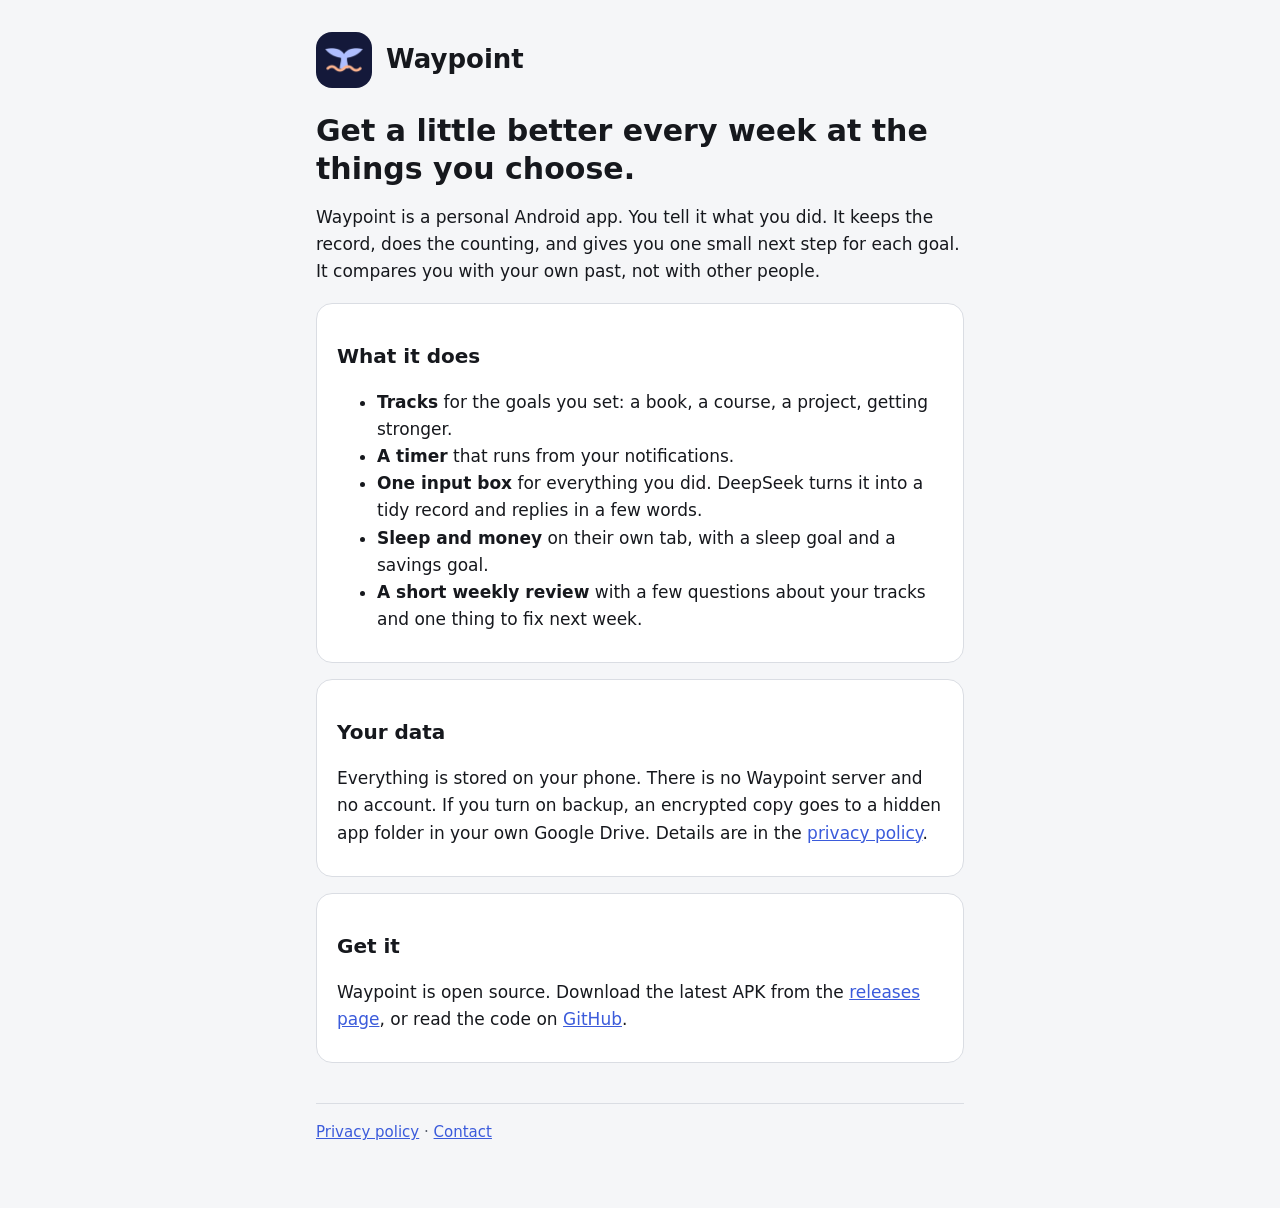
==== docs/index.html @ 2f13fd84 "docs: home page, privacy policy and logo for the OAuth Branding page" ====
<!doctype html>
<html lang="en">
<head>
<meta charset="utf-8">
<meta name="viewport" content="width=device-width, initial-scale=1">
<title>Waypoint</title>
<meta name="description" content="Waypoint is a personal Android app that helps you get a little better every week at the things you choose.">
<link rel="icon" href="logo-120.png">
<link rel="stylesheet" href="style.css">
</head>
<body>
<main>
  <header><img src="logo-120.png" alt=""><a href="./">Waypoint</a></header>

  <h1>Get a little better every week at the things you choose.</h1>
  <p>Waypoint is a personal Android app. You tell it what you did. It keeps the record, does the counting, and gives you one small next step for each goal. It compares you with your own past, not with other people.</p>

  <section class="card">
    <h2>What it does</h2>
    <ul>
      <li><strong>Tracks</strong> for the goals you set: a book, a course, a project, getting stronger.</li>
      <li><strong>A timer</strong> that runs from your notifications.</li>
      <li><strong>One input box</strong> for everything you did. DeepSeek turns it into a tidy record and replies in a few words.</li>
      <li><strong>Sleep and money</strong> on their own tab, with a sleep goal and a savings goal.</li>
      <li><strong>A short weekly review</strong> with a few questions about your tracks and one thing to fix next week.</li>
    </ul>
  </section>

  <section class="card">
    <h2>Your data</h2>
    <p>Everything is stored on your phone. There is no Waypoint server and no account. If you turn on backup, an encrypted copy goes to a hidden app folder in your own Google Drive. Details are in the <a href="privacy.html">privacy policy</a>.</p>
  </section>

  <section class="card">
    <h2>Get it</h2>
    <p>Waypoint is open source. Download the latest APK from the <a href="https://github.com/khoryz666/timer/releases">releases page</a>, or read the code on <a href="https://github.com/khoryz666/timer">GitHub</a>.</p>
  </section>

  <footer><a href="privacy.html">Privacy policy</a> · <a href="https://github.com/khoryz666/timer/issues">Contact</a></footer>
</main>
</body>
</html>
---- docs/style.css ----
:root { --bg: #f5f6f8; --card: #ffffff; --ink: #16181d; --muted: #5b616d; --accent: #3b5bdb; --line: #dadde3; }
@media (prefers-color-scheme: dark) {
  :root { --bg: #0f1115; --card: #181b21; --ink: #e6e8ec; --muted: #a4aab5; --accent: #afbeff; --line: #2e333c; }
}
* { box-sizing: border-box; }
body { margin: 0; background: var(--bg); color: var(--ink); font: 17px/1.6 system-ui, -apple-system, "Segoe UI", Roboto, "Noto Sans SC", sans-serif; }
main { max-width: 680px; margin: 0 auto; padding: 32px 16px 64px; }
header { display: flex; align-items: center; gap: 14px; margin-bottom: 24px; }
header img { width: 56px; height: 56px; border-radius: 16px; }
header a { color: inherit; text-decoration: none; font-size: 26px; font-weight: 650; }
h1 { font-size: 30px; line-height: 1.25; margin: 8px 0 12px; }
h2 { font-size: 20px; margin: 32px 0 8px; }
p, li { color: var(--ink); }
.muted { color: var(--muted); }
a { color: var(--accent); }
section.card { background: var(--card); border: 1px solid var(--line); border-radius: 16px; padding: 4px 20px 12px; margin: 16px 0; }
footer { margin-top: 40px; padding-top: 16px; border-top: 1px solid var(--line); color: var(--muted); font-size: 15px; }
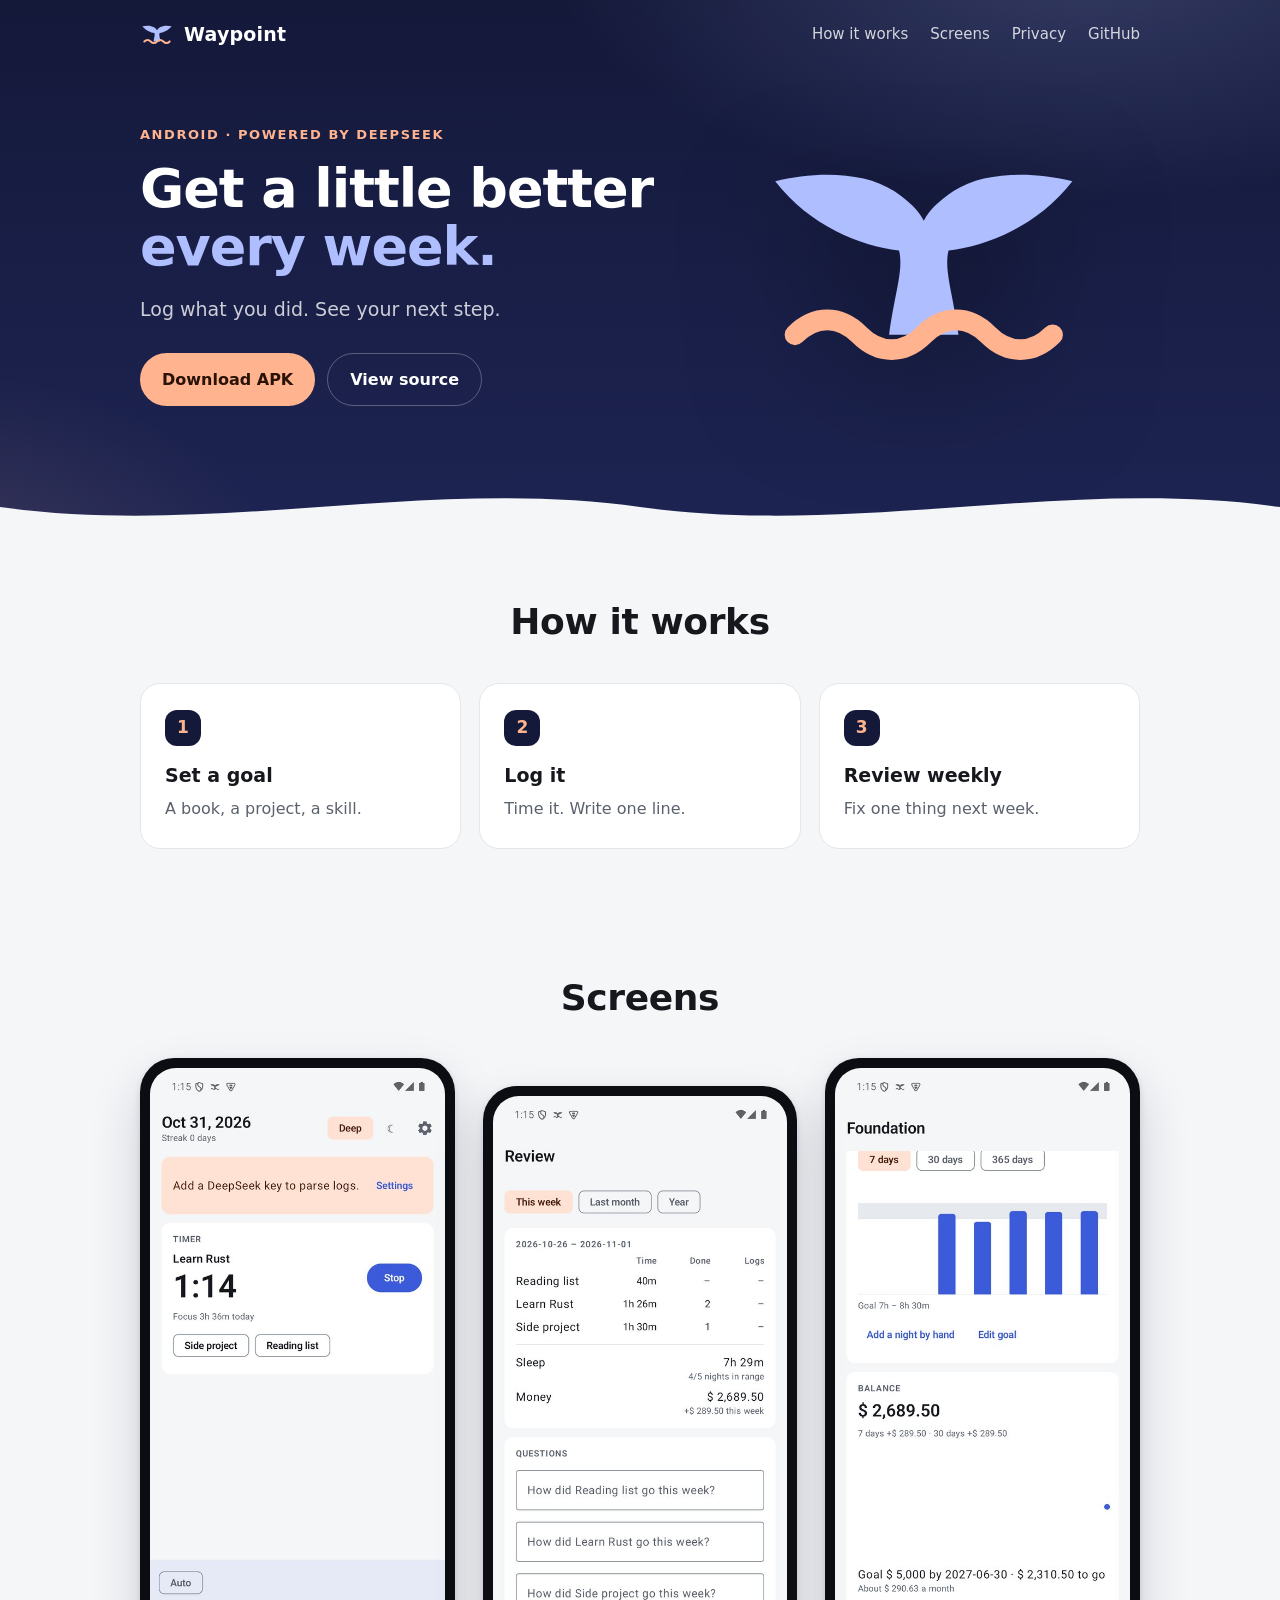
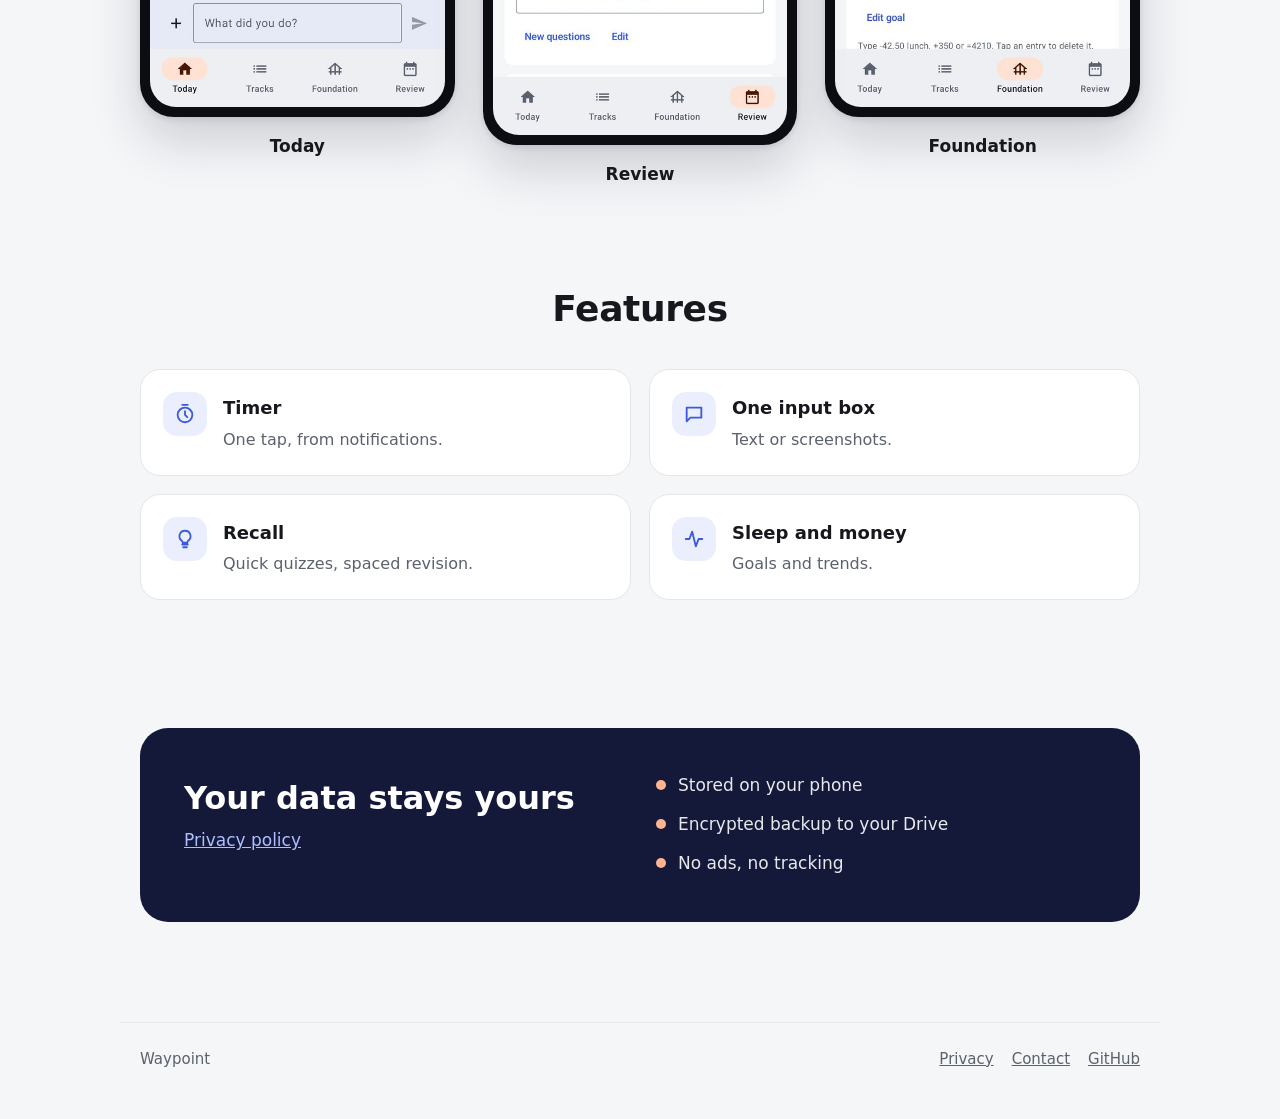
==== commit 485f1ec1: "docs: redesigned site with fresh screenshots, short copy and a phone layout" ====
--- a/docs/index.html
+++ b/docs/index.html
@@ -4,39 +4,96 @@
 <meta charset="utf-8">
 <meta name="viewport" content="width=device-width, initial-scale=1">
 <title>Waypoint</title>
-<meta name="description" content="Waypoint is a personal Android app that helps you get a little better every week at the things you choose.">
+<meta name="description" content="A simple Android app built for steady self-improvement, powered by DeepSeek.">
+<meta name="theme-color" content="#14193a">
 <link rel="icon" href="logo-120.png">
 <link rel="stylesheet" href="style.css">
 </head>
 <body>
-<main>
-  <header><img src="logo-120.png" alt=""><a href="./">Waypoint</a></header>
+<header class="top">
+  <div class="wrap">
+    <a class="brand" href="./"><svg viewBox="24 34 60 40" aria-hidden="true"><path fill="#AFBEFF" d="M 47.98,67.12 C 48.84,60.24 50.56,55.94 49.70,52.50 C 42.82,51.64 34.22,48.20 28.20,40.46 C 35.08,38.74 43.68,38.74 48.84,42.18 C 51.42,43.90 53.14,45.62 54.00,47.34 C 54.86,45.62 56.58,43.90 59.16,42.18 C 64.32,38.74 72.92,38.74 79.80,40.46 C 73.78,48.20 65.18,51.64 58.30,52.50 C 57.44,55.94 59.16,60.24 60.02,67.12 Z"/><path d="M 31.64,67.12 C 35.08,63.68 39.38,63.68 42.82,67.12 C 46.26,70.56 50.56,70.56 54.00,67.12 C 57.44,63.68 61.74,63.68 65.18,67.12 C 68.62,70.56 72.92,70.56 76.36,67.12" fill="none" stroke="#FFB38F" stroke-width="3.6" stroke-linecap="round" stroke-linejoin="round"/></svg> Waypoint</a>
+    <nav><a href="#how">How it works</a><a href="#screens">Screens</a><a href="privacy.html">Privacy</a><a href="https://github.com/khoryz666/waypoint">GitHub</a></nav>
+  </div>
+</header>
 
-  <h1>Get a little better every week at the things you choose.</h1>
-  <p>Waypoint is a personal Android app. You tell it what you did. It keeps the record, does the counting, and gives you one small next step for each goal. It compares you with your own past, not with other people.</p>
+<div class="hero">
+  <div class="wrap">
+    <div>
+      <span class="eyebrow">Android · Powered by DeepSeek</span>
+      <h1>Get a little better <em>every week.</em></h1>
+      <p class="lead">Log what you did. See your next step.</p>
+      <div class="cta">
+        <a class="btn primary" href="https://github.com/khoryz666/waypoint/releases/latest">Download APK</a>
+        <a class="btn ghost" href="https://github.com/khoryz666/waypoint">View source</a>
+      </div>
+    </div>
+    <div class="mark"><svg viewBox="24 34 60 40" aria-hidden="true"><path fill="#AFBEFF" d="M 47.98,67.12 C 48.84,60.24 50.56,55.94 49.70,52.50 C 42.82,51.64 34.22,48.20 28.20,40.46 C 35.08,38.74 43.68,38.74 48.84,42.18 C 51.42,43.90 53.14,45.62 54.00,47.34 C 54.86,45.62 56.58,43.90 59.16,42.18 C 64.32,38.74 72.92,38.74 79.80,40.46 C 73.78,48.20 65.18,51.64 58.30,52.50 C 57.44,55.94 59.16,60.24 60.02,67.12 Z"/><path d="M 31.64,67.12 C 35.08,63.68 39.38,63.68 42.82,67.12 C 46.26,70.56 50.56,70.56 54.00,67.12 C 57.44,63.68 61.74,63.68 65.18,67.12 C 68.62,70.56 72.92,70.56 76.36,67.12" fill="none" stroke="#FFB38F" stroke-width="3.6" stroke-linecap="round" stroke-linejoin="round"/></svg></div>
+  </div>
+  <svg class="wave-edge" viewBox="0 0 1440 60" preserveAspectRatio="none" aria-hidden="true"><path d="M0,30 C240,60 480,0 720,30 C960,60 1200,0 1440,30 L1440,60 L0,60 Z"/></svg>
+</div>
 
-  <section class="card">
-    <h2>What it does</h2>
-    <ul>
-      <li><strong>Tracks</strong> for the goals you set: a book, a course, a project, getting stronger.</li>
-      <li><strong>A timer</strong> that runs from your notifications.</li>
-      <li><strong>One input box</strong> for everything you did. DeepSeek turns it into a tidy record and replies in a few words.</li>
-      <li><strong>Sleep and money</strong> on their own tab, with a sleep goal and a savings goal.</li>
-      <li><strong>A short weekly review</strong> with a few questions about your tracks and one thing to fix next week.</li>
-    </ul>
-  </section>
+<section id="how">
+  <div class="wrap">
+    <div class="section-head">
+      <h2>How it works</h2>
+    </div>
+    <div class="steps">
+      <div class="step"><h3>Set a goal</h3><p>A book, a project, a skill.</p></div>
+      <div class="step"><h3>Log it</h3><p>Time it. Write one line.</p></div>
+      <div class="step"><h3>Review weekly</h3><p>Fix one thing next week.</p></div>
+    </div>
+  </div>
+</section>
 
-  <section class="card">
-    <h2>Your data</h2>
-    <p>Everything is stored on your phone. There is no Waypoint server and no account. If you turn on backup, an encrypted copy goes to a hidden app folder in your own Google Drive. Details are in the <a href="privacy.html">privacy policy</a>.</p>
-  </section>
+<section id="screens">
+  <div class="wrap">
+    <div class="section-head">
+      <h2>Screens</h2>
+    </div>
+    <div class="screens">
+      <figure class="phone"><div class="frame"><img src="img/today.jpg" alt="Today screen with a running timer" loading="lazy"></div><figcaption>Today</figcaption></figure>
+      <figure class="phone"><div class="frame"><img src="img/review.jpg" alt="Weekly review with a summary table" loading="lazy"></div><figcaption>Review</figcaption></figure>
+      <figure class="phone"><div class="frame"><img src="img/foundation.jpg" alt="Foundation screen with sleep and savings goals" loading="lazy"></div><figcaption>Foundation</figcaption></figure>
+    </div>
+  </div>
+</section>
 
-  <section class="card">
-    <h2>Get it</h2>
-    <p>Waypoint is open source. Download the latest APK from the <a href="https://github.com/khoryz666/timer/releases">releases page</a>, or read the code on <a href="https://github.com/khoryz666/timer">GitHub</a>.</p>
-  </section>
+<section>
+  <div class="wrap">
+    <div class="section-head">
+      <h2>Features</h2>
+    </div>
+    <div class="features">
+      <div class="feature"><div class="ic"><svg viewBox="0 0 24 24" fill="none" stroke="currentColor" stroke-width="2" stroke-linecap="round"><circle cx="12" cy="13" r="8"/><path d="M12 9v4l2.5 2.5M9 2h6"/></svg></div><div><h3>Timer</h3><p>One tap, from notifications.</p></div></div>
+      <div class="feature"><div class="ic"><svg viewBox="0 0 24 24" fill="none" stroke="currentColor" stroke-width="2" stroke-linecap="round" stroke-linejoin="round"><path d="M4 5h16v11H8l-4 4z"/></svg></div><div><h3>One input box</h3><p>Text or screenshots.</p></div></div>
+      <div class="feature"><div class="ic"><svg viewBox="0 0 24 24" fill="none" stroke="currentColor" stroke-width="2" stroke-linecap="round" stroke-linejoin="round"><path d="M9 18h6M10 21h4M12 3a6 6 0 0 0-3.5 10.9c.6.5 1 1.2 1 2.1h5c0-.9.4-1.6 1-2.1A6 6 0 0 0 12 3z"/></svg></div><div><h3>Recall</h3><p>Quick quizzes, spaced revision.</p></div></div>
+      <div class="feature"><div class="ic"><svg viewBox="0 0 24 24" fill="none" stroke="currentColor" stroke-width="2" stroke-linecap="round" stroke-linejoin="round"><path d="M3 12h4l3-8 4 16 3-8h4"/></svg></div><div><h3>Sleep and money</h3><p>Goals and trends.</p></div></div>
+    </div>
+  </div>
+</section>
 
-  <footer><a href="privacy.html">Privacy policy</a> · <a href="https://github.com/khoryz666/timer/issues">Contact</a></footer>
-</main>
+<section>
+  <div class="wrap">
+    <div class="band">
+      <div>
+        <h2>Your data stays yours</h2>
+        <p><a href="privacy.html">Privacy policy</a></p>
+      </div>
+      <ul>
+        <li>Stored on your phone</li>
+        <li>Encrypted backup to your Drive</li>
+        <li>No ads, no tracking</li>
+      </ul>
+    </div>
+  </div>
+</section>
+
+<footer>
+  <div class="wrap">
+    <span>Waypoint</span>
+    <span><a href="privacy.html">Privacy</a><a href="https://github.com/khoryz666/waypoint/issues">Contact</a><a href="https://github.com/khoryz666/waypoint">GitHub</a></span>
+  </div>
+</footer>
 </body>
 </html>
--- a/docs/style.css
+++ b/docs/style.css
@@ -1,17 +1,112 @@
-:root { --bg: #f5f6f8; --card: #ffffff; --ink: #16181d; --muted: #5b616d; --accent: #3b5bdb; --line: #dadde3; }
+:root {
+  --navy: #14193a; --navy-2: #1d2452; --indigo: #3b5bdb; --indigo-soft: #afbeff; --coral: #ffb38f; --coral-deep: #d9480f;
+  --bg: #f5f6f8; --card: #ffffff; --ink: #16181d; --muted: #5b616d; --line: #e3e6eb;
+}
 @media (prefers-color-scheme: dark) {
-  :root { --bg: #0f1115; --card: #181b21; --ink: #e6e8ec; --muted: #a4aab5; --accent: #afbeff; --line: #2e333c; }
+  :root { --bg: #0f1115; --card: #181b21; --ink: #e6e8ec; --muted: #a4aab5; --line: #2a2f38; --indigo: #afbeff; }
 }
 * { box-sizing: border-box; }
-body { margin: 0; background: var(--bg); color: var(--ink); font: 17px/1.6 system-ui, -apple-system, "Segoe UI", Roboto, "Noto Sans SC", sans-serif; }
-main { max-width: 680px; margin: 0 auto; padding: 32px 16px 64px; }
-header { display: flex; align-items: center; gap: 14px; margin-bottom: 24px; }
-header img { width: 56px; height: 56px; border-radius: 16px; }
-header a { color: inherit; text-decoration: none; font-size: 26px; font-weight: 650; }
-h1 { font-size: 30px; line-height: 1.25; margin: 8px 0 12px; }
-h2 { font-size: 20px; margin: 32px 0 8px; }
-p, li { color: var(--ink); }
-.muted { color: var(--muted); }
-a { color: var(--accent); }
-section.card { background: var(--card); border: 1px solid var(--line); border-radius: 16px; padding: 4px 20px 12px; margin: 16px 0; }
-footer { margin-top: 40px; padding-top: 16px; border-top: 1px solid var(--line); color: var(--muted); font-size: 15px; }
+html { scroll-behavior: smooth; }
+body { margin: 0; background: var(--bg); color: var(--ink); font: 17px/1.6 system-ui, -apple-system, "Segoe UI", Roboto, "Noto Sans SC", sans-serif; -webkit-font-smoothing: antialiased; }
+a { color: var(--indigo); }
+.wrap { max-width: 1040px; margin: 0 auto; padding: 0 20px; }
+
+/* Top bar */
+.top { position: absolute; inset: 0 0 auto 0; z-index: 2; }
+.top .wrap { display: flex; align-items: center; justify-content: space-between; height: 68px; }
+.brand { display: flex; align-items: center; gap: 10px; color: #fff; text-decoration: none; font-weight: 650; font-size: 19px; letter-spacing: .2px; }
+.brand svg { width: 34px; height: 34px; }
+.top nav a { color: rgba(255,255,255,.8); text-decoration: none; margin-left: 22px; font-size: 15px; }
+.top nav a:hover { color: #fff; }
+
+/* Hero */
+.hero { position: relative; overflow: hidden; color: #fff; background:
+  radial-gradient(900px 420px at 85% -10%, rgba(175,190,255,.22), transparent 60%),
+  radial-gradient(700px 380px at -10% 110%, rgba(255,179,143,.16), transparent 60%),
+  linear-gradient(180deg, var(--navy) 0%, var(--navy-2) 100%); }
+.hero .wrap { display: grid; grid-template-columns: 1.1fr .9fr; gap: 40px; align-items: center; padding-top: 120px; padding-bottom: 72px; }
+.eyebrow { display: inline-block; font-size: 13px; letter-spacing: .12em; text-transform: uppercase; color: var(--coral); font-weight: 650; margin-bottom: 14px; }
+.hero h1 { font-size: clamp(34px, 5vw, 54px); line-height: 1.08; margin: 0 0 18px; letter-spacing: -.02em; }
+.hero h1 em { font-style: normal; color: var(--indigo-soft); }
+.hero p.lead { font-size: 19px; color: rgba(255,255,255,.78); max-width: 34em; margin: 0 0 28px; }
+.cta { display: flex; flex-wrap: wrap; gap: 12px; }
+.btn { display: inline-flex; align-items: center; gap: 8px; padding: 13px 22px; border-radius: 999px; font-weight: 600; text-decoration: none; font-size: 16px; transition: transform .15s ease, background .15s ease; }
+.btn:hover { transform: translateY(-1px); }
+.btn.primary { background: var(--coral); color: #2a1206; }
+.btn.ghost { color: #fff; border: 1px solid rgba(255,255,255,.28); }
+.btn.ghost:hover { background: rgba(255,255,255,.08); }
+.hero .mark { justify-self: center; width: min(360px, 80%); filter: drop-shadow(0 30px 60px rgba(0,0,0,.35)); }
+.wave-edge { display: block; width: 100%; height: 60px; margin-top: -1px; }
+.wave-edge path { fill: var(--bg); }
+
+/* Sections */
+section { padding: 64px 0; }
+.section-head { text-align: center; max-width: 620px; margin: 0 auto 40px; }
+.section-head h2 { font-size: clamp(26px, 3.4vw, 36px); line-height: 1.15; margin: 0 0 10px; letter-spacing: -.01em; }
+.section-head p { color: var(--muted); margin: 0; }
+
+.steps { display: grid; grid-template-columns: repeat(3, 1fr); gap: 18px; counter-reset: step; }
+.step { background: var(--card); border: 1px solid var(--line); border-radius: 20px; padding: 26px 24px; position: relative; }
+.step::before { counter-increment: step; content: counter(step); display: grid; place-items: center; width: 36px; height: 36px; border-radius: 12px; background: var(--navy); color: var(--coral); font-weight: 700; margin-bottom: 14px; }
+.step h3 { margin: 0 0 6px; font-size: 19px; }
+.step p { margin: 0; color: var(--muted); font-size: 16px; }
+
+/* Screens */
+.screens { display: grid; grid-template-columns: repeat(3, 1fr); gap: 28px; align-items: start; }
+.phone { margin: 0; text-align: center; }
+.phone .frame { background: #0b0d12; border-radius: 34px; padding: 10px; box-shadow: 0 24px 50px rgba(20,25,58,.18), 0 2px 6px rgba(20,25,58,.12); }
+.phone img { display: block; width: 100%; border-radius: 26px; }
+.phone:nth-child(2) { transform: translateY(28px); }
+.phone figcaption { margin-top: 16px; font-weight: 600; }
+.phone figcaption span { display: block; font-weight: 400; color: var(--muted); font-size: 15px; }
+
+/* Features */
+.features { display: grid; grid-template-columns: repeat(2, 1fr); gap: 18px; }
+.feature { display: flex; gap: 16px; background: var(--card); border: 1px solid var(--line); border-radius: 20px; padding: 22px; }
+.feature .ic { flex: none; width: 44px; height: 44px; border-radius: 14px; display: grid; place-items: center; background: rgba(59,91,219,.1); color: var(--indigo); }
+.feature .ic svg { width: 22px; height: 22px; }
+.feature h3 { margin: 2px 0 4px; font-size: 18px; }
+.feature p { margin: 0; color: var(--muted); font-size: 16px; }
+
+/* Privacy band */
+.band { background: var(--navy); color: #fff; border-radius: 28px; padding: 44px; display: grid; grid-template-columns: 1fr 1fr; gap: 32px; align-items: center; }
+.band h2 { margin: 0 0 10px; font-size: clamp(24px, 3vw, 32px); line-height: 1.2; }
+.band p { margin: 0 0 16px; color: rgba(255,255,255,.75); }
+.band ul { list-style: none; margin: 0; padding: 0; display: grid; gap: 12px; }
+.band li { display: flex; gap: 12px; align-items: flex-start; color: rgba(255,255,255,.9); }
+.band li::before { content: ""; flex: none; width: 10px; height: 10px; margin-top: 8px; border-radius: 50%; background: var(--coral); }
+.band a { color: var(--indigo-soft); }
+
+footer { padding: 36px 0 48px; color: var(--muted); font-size: 15px; }
+footer .wrap { display: flex; flex-wrap: wrap; justify-content: space-between; gap: 12px; border-top: 1px solid var(--line); padding-top: 24px; }
+footer a { color: var(--muted); margin-left: 18px; }
+
+/* Document pages (privacy) */
+.doc-top { background: var(--navy); }
+.doc-top .wrap { display: flex; align-items: center; height: 68px; }
+.doc { max-width: 720px; margin: 0 auto; padding: 48px 20px 24px; }
+.doc h1 { font-size: clamp(30px, 4vw, 40px); margin: 0 0 4px; letter-spacing: -.01em; }
+.doc .muted { color: var(--muted); margin-top: 0; }
+.doc h2 { font-size: 21px; margin: 36px 0 8px; }
+.doc .summary { background: var(--card); border: 1px solid var(--line); border-radius: 18px; padding: 8px 24px; margin: 24px 0; }
+.doc code { background: rgba(59,91,219,.1); padding: 1px 6px; border-radius: 6px; font-size: .92em; }
+
+@media (max-width: 820px) {
+  .hero .wrap { grid-template-columns: 1fr; padding-top: 100px; text-align: left; }
+  .hero .mark { width: 200px; justify-self: start; order: -1; }
+  .steps, .features { grid-template-columns: 1fr; gap: 12px; }
+  .step { display: grid; grid-template-columns: 36px 1fr; column-gap: 14px; align-items: center; padding: 16px 18px; }
+  .step::before { grid-row: span 2; margin: 0; }
+  .step h3 { font-size: 17px; margin: 0; }
+  .step p { font-size: 15px; }
+  /* Screens become a swipeable row on phones. */
+  .screens { display: flex; gap: 16px; overflow-x: auto; scroll-snap-type: x mandatory; margin: 0 -20px; padding: 4px 20px 20px; scrollbar-width: none; }
+  .screens::-webkit-scrollbar { display: none; }
+  .phone { flex: 0 0 68%; scroll-snap-align: center; }
+  .phone:nth-child(2) { transform: none; }
+  .feature { padding: 16px 18px; }
+  section { padding: 44px 0; }
+  .section-head { margin-bottom: 24px; }
+  .band { grid-template-columns: 1fr; padding: 30px 24px; }
+  .top nav a:not(:last-child) { display: none; }
+}
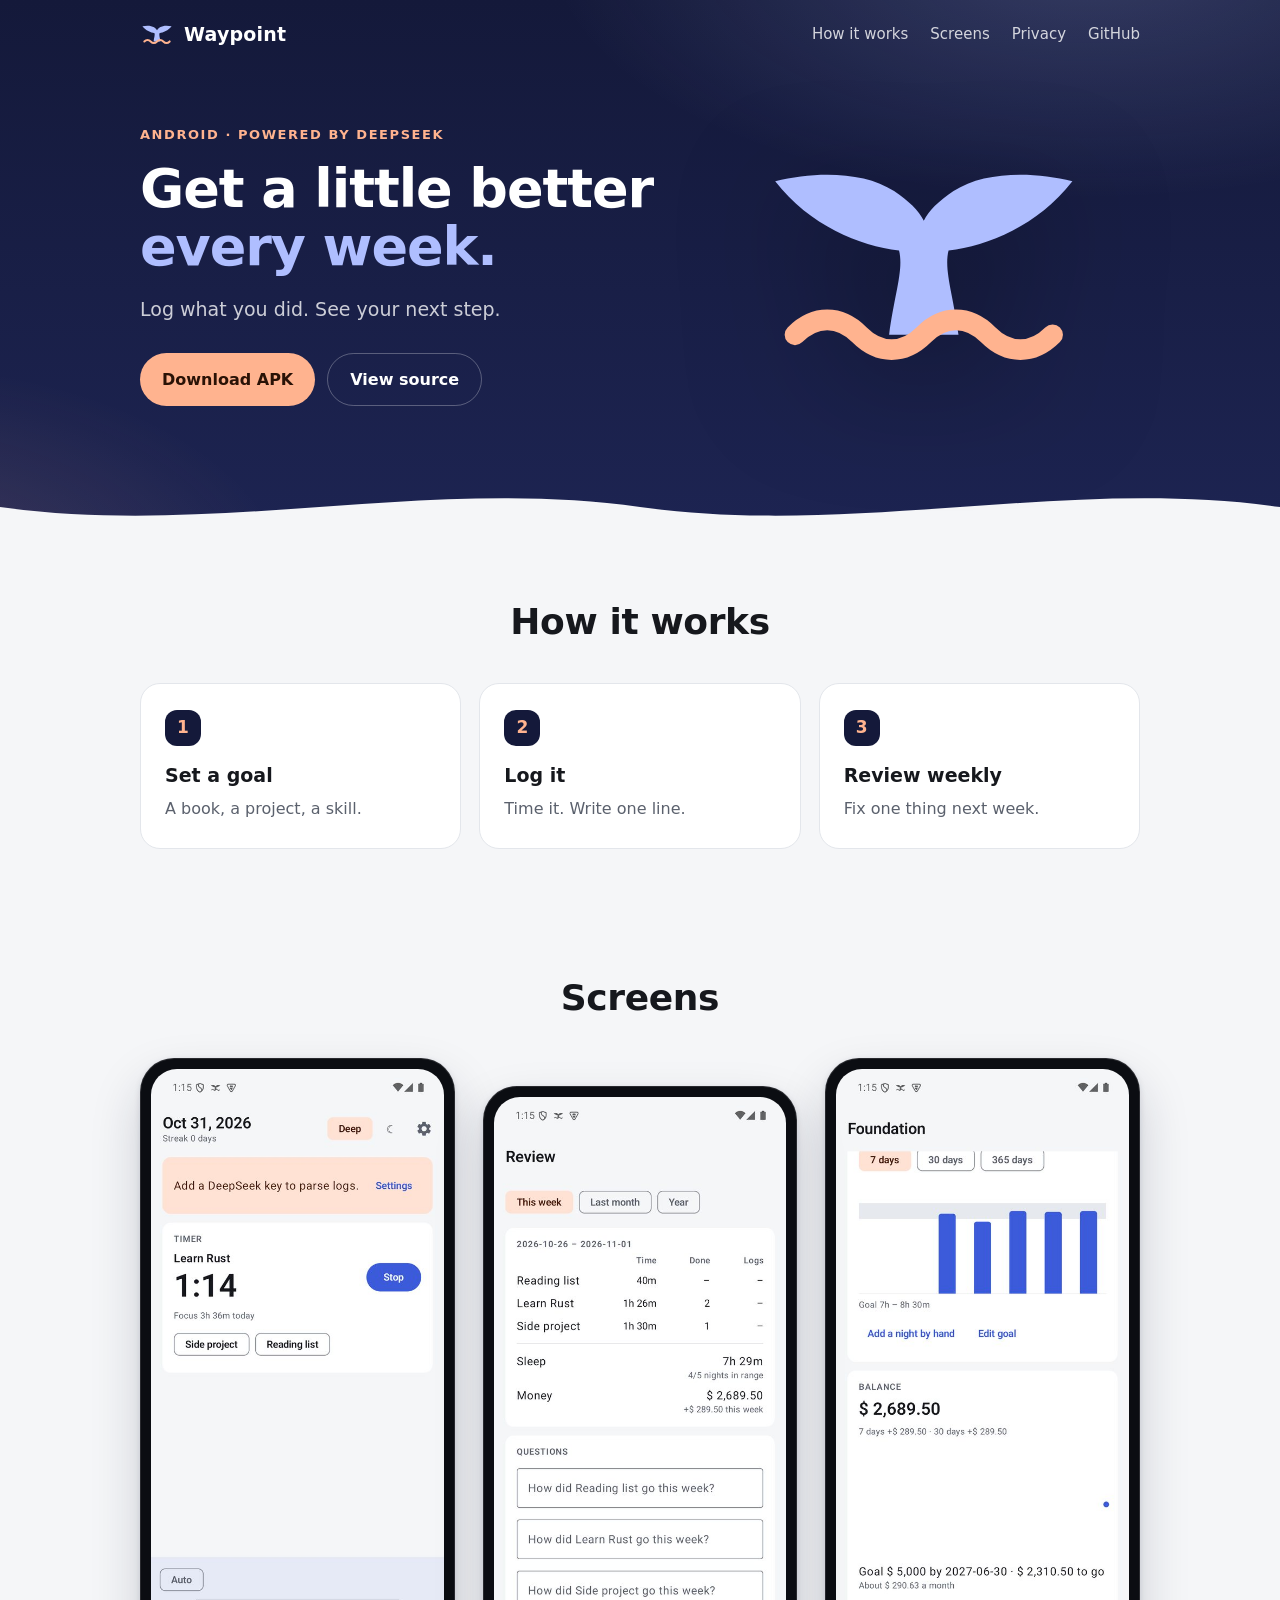
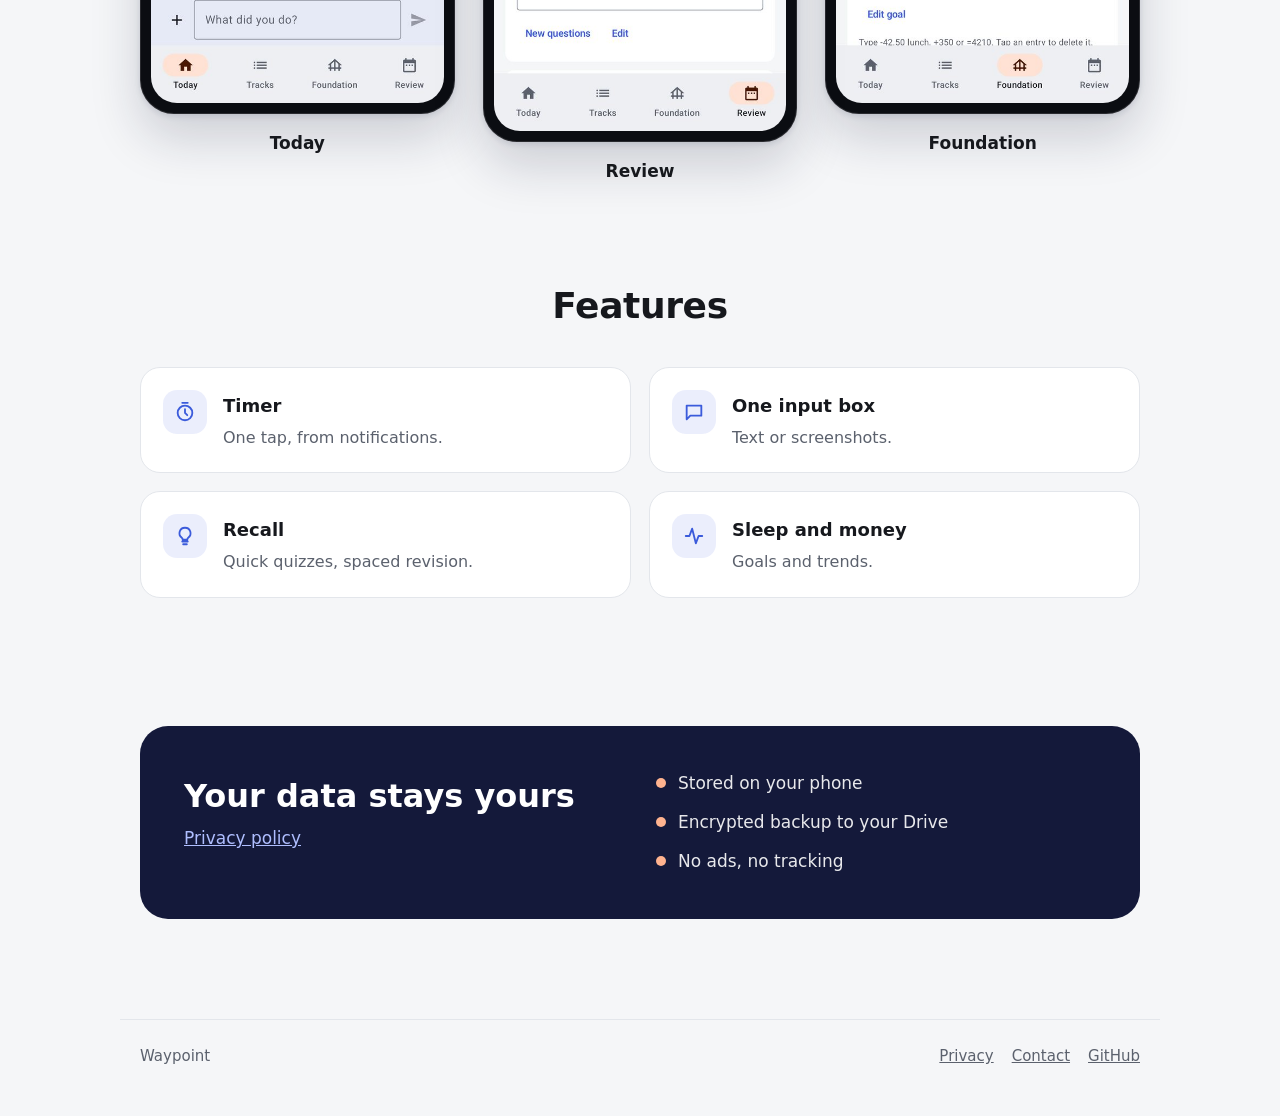
==== commit ad4994a5: "fix: site screenshots load on Firefox mobile and show in dark mode" ====
--- a/docs/index.html
+++ b/docs/index.html
@@ -52,9 +52,9 @@
       <h2>Screens</h2>
     </div>
     <div class="screens">
-      <figure class="phone"><div class="frame"><img src="img/today.jpg" alt="Today screen with a running timer" loading="lazy"></div><figcaption>Today</figcaption></figure>
-      <figure class="phone"><div class="frame"><img src="img/review.jpg" alt="Weekly review with a summary table" loading="lazy"></div><figcaption>Review</figcaption></figure>
-      <figure class="phone"><div class="frame"><img src="img/foundation.jpg" alt="Foundation screen with sleep and savings goals" loading="lazy"></div><figcaption>Foundation</figcaption></figure>
+      <figure class="phone"><div class="frame"><img src="img/today.jpg" alt="Today screen with a running timer"></div><figcaption>Today</figcaption></figure>
+      <figure class="phone"><div class="frame"><img src="img/review.jpg" alt="Weekly review with a summary table"></div><figcaption>Review</figcaption></figure>
+      <figure class="phone"><div class="frame"><img src="img/foundation.jpg" alt="Foundation screen with sleep and savings goals"></div><figcaption>Foundation</figcaption></figure>
     </div>
   </div>
 </section>
--- a/docs/style.css
+++ b/docs/style.css
@@ -4,10 +4,12 @@
 }
 @media (prefers-color-scheme: dark) {
   :root { --bg: #0f1115; --card: #181b21; --ink: #e6e8ec; --muted: #a4aab5; --line: #2a2f38; --indigo: #afbeff; }
+  .step::before { background: #2b3f9c; }
+  .phone .frame { box-shadow: 0 24px 50px rgba(0,0,0,.5); }
 }
 * { box-sizing: border-box; }
 html { scroll-behavior: smooth; }
-body { margin: 0; background: var(--bg); color: var(--ink); font: 17px/1.6 system-ui, -apple-system, "Segoe UI", Roboto, "Noto Sans SC", sans-serif; -webkit-font-smoothing: antialiased; }
+body { margin: 0; overflow-x: hidden; background: var(--bg); color: var(--ink); font: 17px/1.6 system-ui, -apple-system, "Segoe UI", Roboto, "Noto Sans SC", sans-serif; -webkit-font-smoothing: antialiased; }
 a { color: var(--indigo); }
 .wrap { max-width: 1040px; margin: 0 auto; padding: 0 20px; }
 
@@ -54,8 +56,8 @@
 /* Screens */
 .screens { display: grid; grid-template-columns: repeat(3, 1fr); gap: 28px; align-items: start; }
 .phone { margin: 0; text-align: center; }
-.phone .frame { background: #0b0d12; border-radius: 34px; padding: 10px; box-shadow: 0 24px 50px rgba(20,25,58,.18), 0 2px 6px rgba(20,25,58,.12); }
-.phone img { display: block; width: 100%; border-radius: 26px; }
+.phone .frame { background: #0b0d12; border: 1px solid rgba(255,255,255,.12); border-radius: 34px; padding: 10px; box-shadow: 0 24px 50px rgba(20,25,58,.18), 0 2px 6px rgba(20,25,58,.12); }
+.phone img { display: block; width: 100%; height: auto; aspect-ratio: 540 / 1170; border-radius: 26px; background: #f5f6f8; }
 .phone:nth-child(2) { transform: translateY(28px); }
 .phone figcaption { margin-top: 16px; font-weight: 600; }
 .phone figcaption span { display: block; font-weight: 400; color: var(--muted); font-size: 15px; }
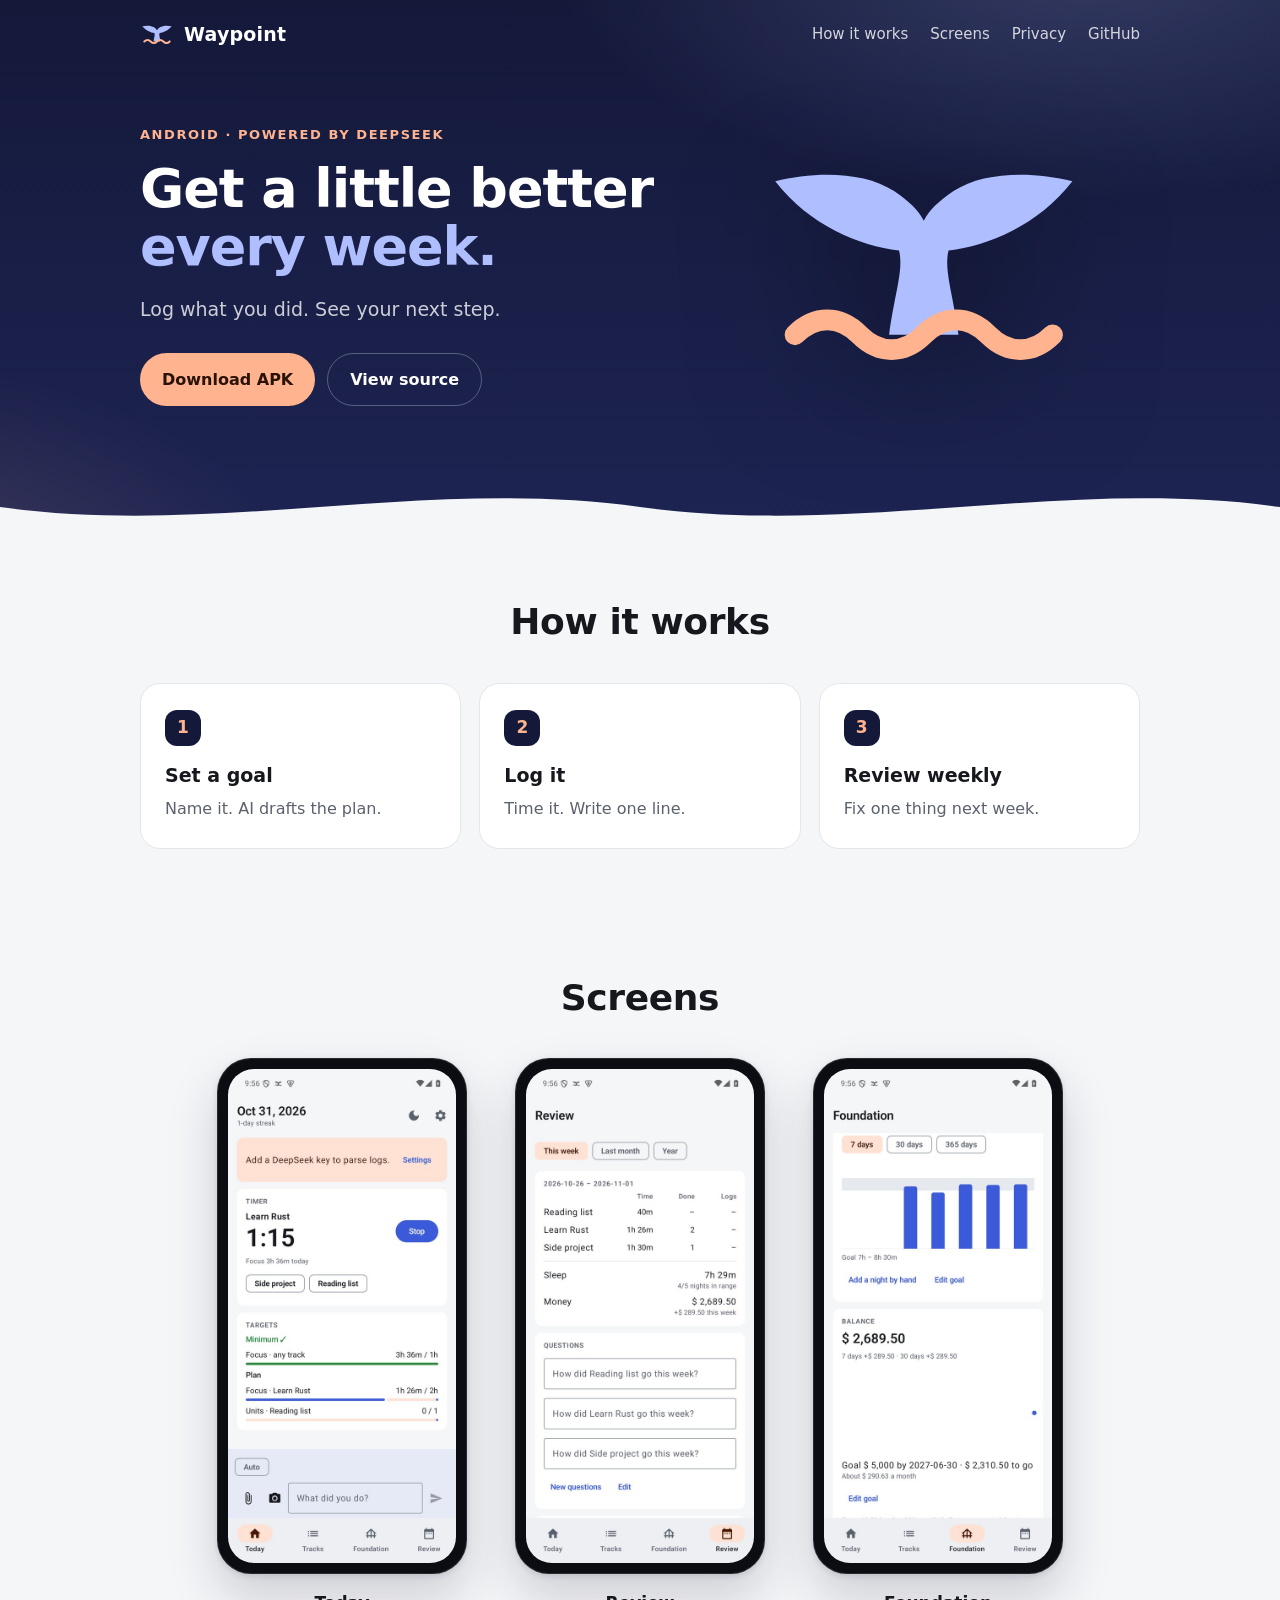
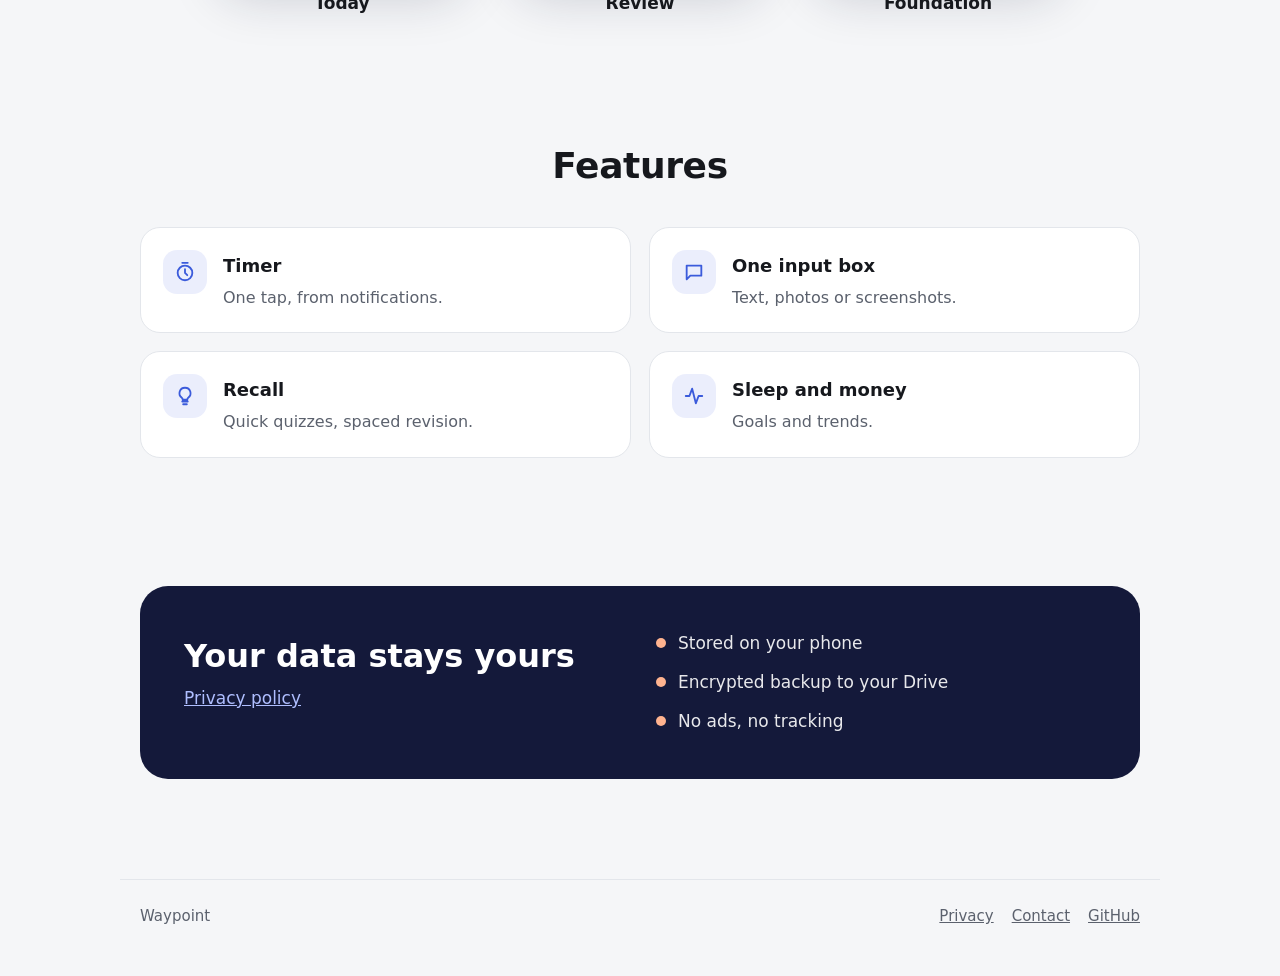
==== commit 54a0b8d2: "docs: refresh site screenshots and copy for the current app" ====
--- a/docs/index.html
+++ b/docs/index.html
@@ -39,7 +39,7 @@
       <h2>How it works</h2>
     </div>
     <div class="steps">
-      <div class="step"><h3>Set a goal</h3><p>A book, a project, a skill.</p></div>
+      <div class="step"><h3>Set a goal</h3><p>Name it. AI drafts the plan.</p></div>
       <div class="step"><h3>Log it</h3><p>Time it. Write one line.</p></div>
       <div class="step"><h3>Review weekly</h3><p>Fix one thing next week.</p></div>
     </div>
@@ -52,7 +52,7 @@
       <h2>Screens</h2>
     </div>
     <div class="screens">
-      <figure class="phone"><div class="frame"><img src="img/today.jpg" alt="Today screen with a running timer"></div><figcaption>Today</figcaption></figure>
+      <figure class="phone"><div class="frame"><img src="img/today.jpg" alt="Today screen with a running timer and daily targets"></div><figcaption>Today</figcaption></figure>
       <figure class="phone"><div class="frame"><img src="img/review.jpg" alt="Weekly review with a summary table"></div><figcaption>Review</figcaption></figure>
       <figure class="phone"><div class="frame"><img src="img/foundation.jpg" alt="Foundation screen with sleep and savings goals"></div><figcaption>Foundation</figcaption></figure>
     </div>
@@ -66,7 +66,7 @@
     </div>
     <div class="features">
       <div class="feature"><div class="ic"><svg viewBox="0 0 24 24" fill="none" stroke="currentColor" stroke-width="2" stroke-linecap="round"><circle cx="12" cy="13" r="8"/><path d="M12 9v4l2.5 2.5M9 2h6"/></svg></div><div><h3>Timer</h3><p>One tap, from notifications.</p></div></div>
-      <div class="feature"><div class="ic"><svg viewBox="0 0 24 24" fill="none" stroke="currentColor" stroke-width="2" stroke-linecap="round" stroke-linejoin="round"><path d="M4 5h16v11H8l-4 4z"/></svg></div><div><h3>One input box</h3><p>Text or screenshots.</p></div></div>
+      <div class="feature"><div class="ic"><svg viewBox="0 0 24 24" fill="none" stroke="currentColor" stroke-width="2" stroke-linecap="round" stroke-linejoin="round"><path d="M4 5h16v11H8l-4 4z"/></svg></div><div><h3>One input box</h3><p>Text, photos or screenshots.</p></div></div>
       <div class="feature"><div class="ic"><svg viewBox="0 0 24 24" fill="none" stroke="currentColor" stroke-width="2" stroke-linecap="round" stroke-linejoin="round"><path d="M9 18h6M10 21h4M12 3a6 6 0 0 0-3.5 10.9c.6.5 1 1.2 1 2.1h5c0-.9.4-1.6 1-2.1A6 6 0 0 0 12 3z"/></svg></div><div><h3>Recall</h3><p>Quick quizzes, spaced revision.</p></div></div>
       <div class="feature"><div class="ic"><svg viewBox="0 0 24 24" fill="none" stroke="currentColor" stroke-width="2" stroke-linecap="round" stroke-linejoin="round"><path d="M3 12h4l3-8 4 16 3-8h4"/></svg></div><div><h3>Sleep and money</h3><p>Goals and trends.</p></div></div>
     </div>
--- a/docs/style.css
+++ b/docs/style.css
@@ -54,11 +54,10 @@
 .step p { margin: 0; color: var(--muted); font-size: 16px; }
 
 /* Screens */
-.screens { display: grid; grid-template-columns: repeat(3, 1fr); gap: 28px; align-items: start; }
+.screens { display: grid; grid-template-columns: repeat(3, minmax(0, 250px)); justify-content: center; gap: 48px; align-items: start; }
 .phone { margin: 0; text-align: center; }
 .phone .frame { background: #0b0d12; border: 1px solid rgba(255,255,255,.12); border-radius: 34px; padding: 10px; box-shadow: 0 24px 50px rgba(20,25,58,.18), 0 2px 6px rgba(20,25,58,.12); }
 .phone img { display: block; width: 100%; height: auto; aspect-ratio: 540 / 1170; border-radius: 26px; background: #f5f6f8; }
-.phone:nth-child(2) { transform: translateY(28px); }
 .phone figcaption { margin-top: 16px; font-weight: 600; }
 .phone figcaption span { display: block; font-weight: 400; color: var(--muted); font-size: 15px; }
 
@@ -105,7 +104,6 @@
   .screens { display: flex; gap: 16px; overflow-x: auto; scroll-snap-type: x mandatory; margin: 0 -20px; padding: 4px 20px 20px; scrollbar-width: none; }
   .screens::-webkit-scrollbar { display: none; }
   .phone { flex: 0 0 68%; scroll-snap-align: center; }
-  .phone:nth-child(2) { transform: none; }
   .feature { padding: 16px 18px; }
   section { padding: 44px 0; }
   .section-head { margin-bottom: 24px; }
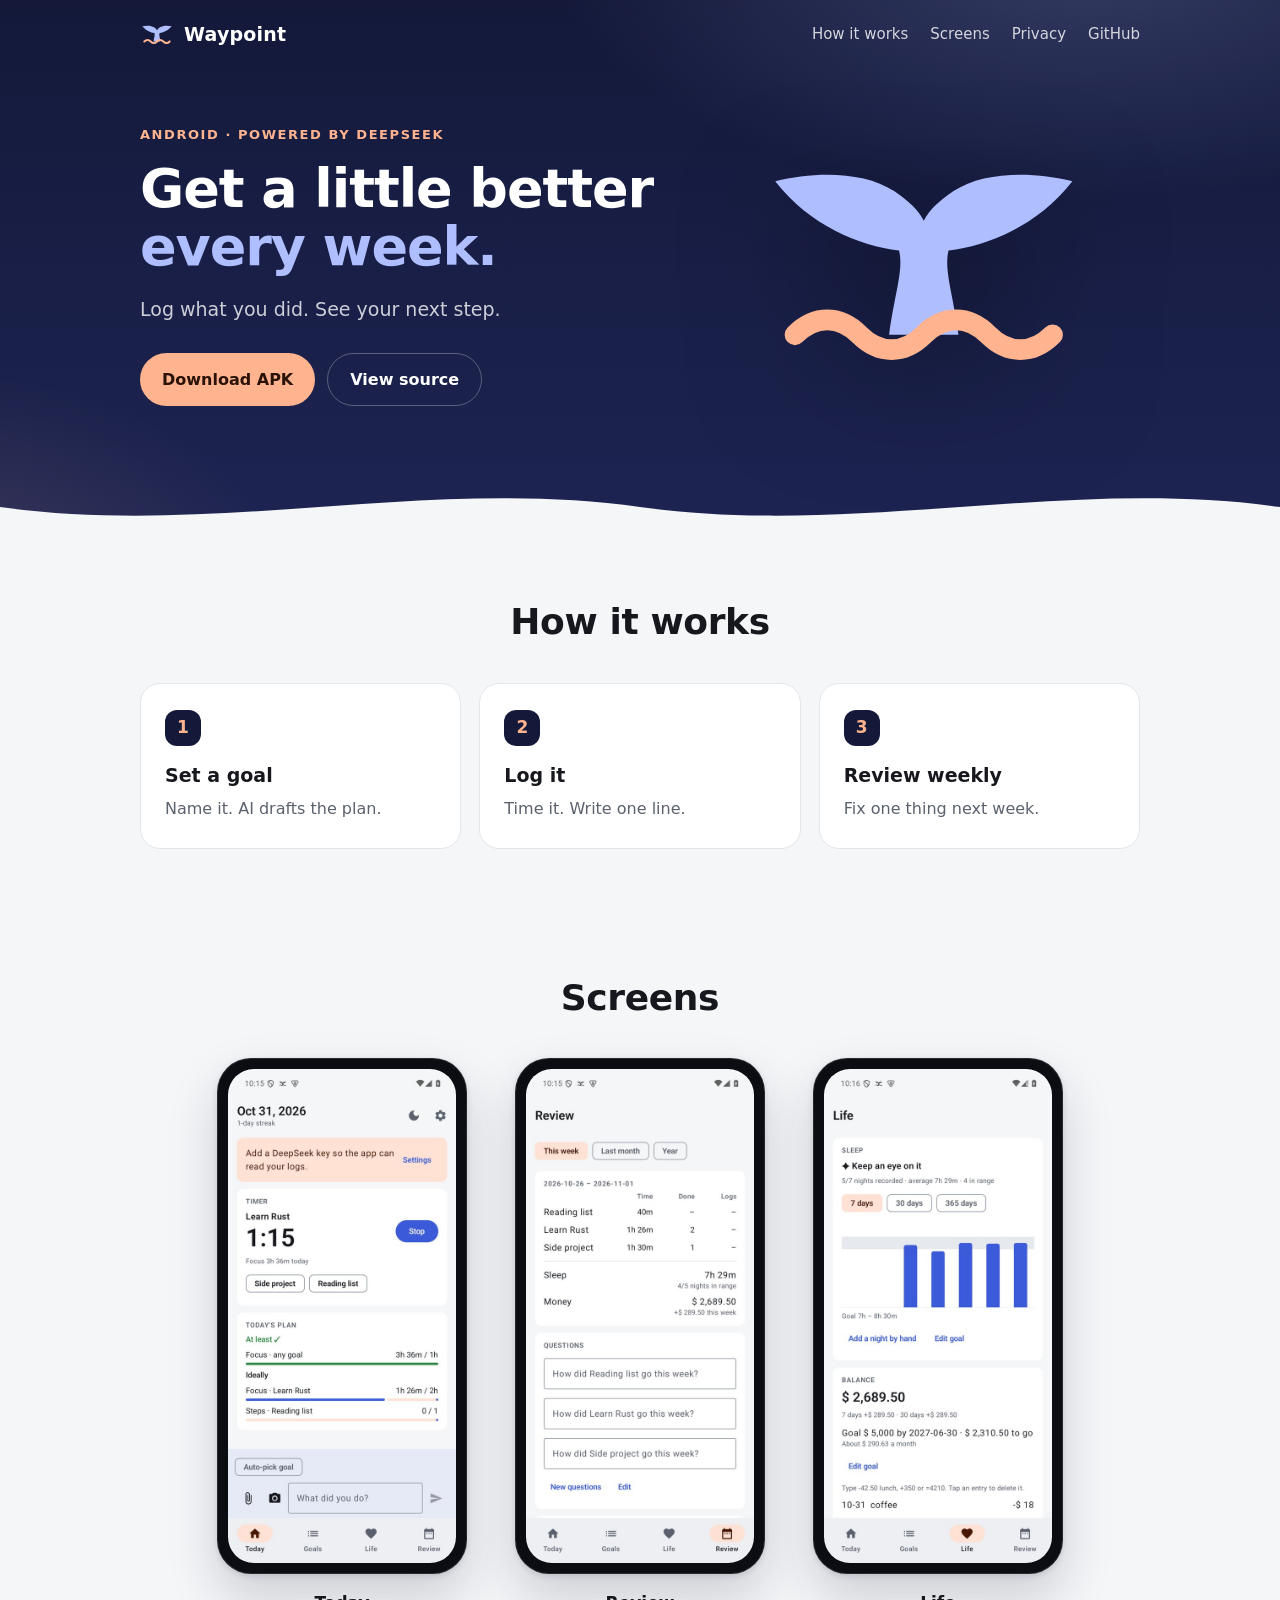
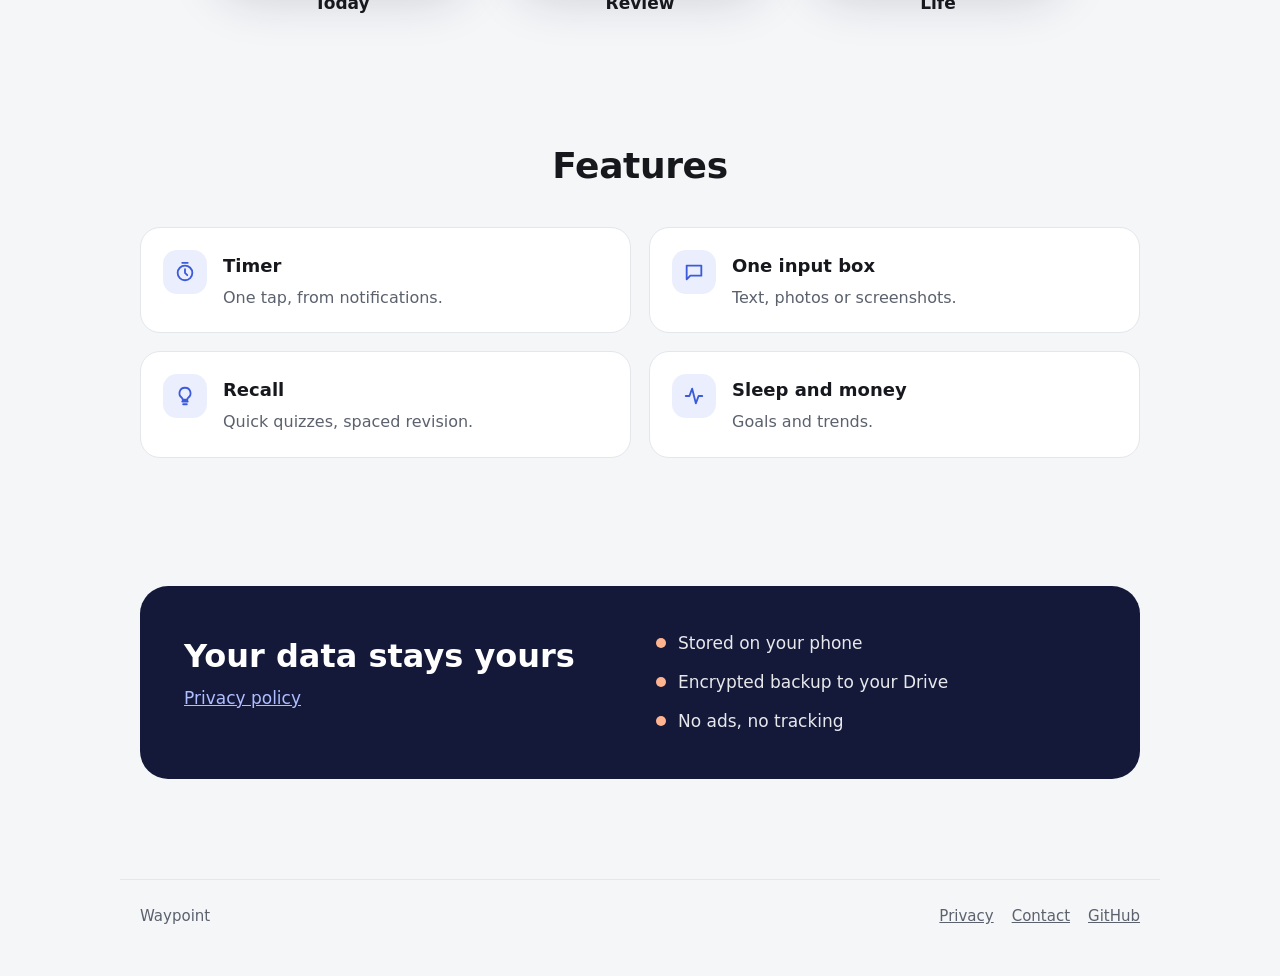
==== commit 303e1767: "docs: site screenshots and captions for the new names (Goals, Life, Today's plan)" ====
--- a/docs/index.html
+++ b/docs/index.html
@@ -52,9 +52,9 @@
       <h2>Screens</h2>
     </div>
     <div class="screens">
-      <figure class="phone"><div class="frame"><img src="img/today.jpg" alt="Today screen with a running timer and daily targets"></div><figcaption>Today</figcaption></figure>
+      <figure class="phone"><div class="frame"><img src="img/today.jpg" alt="Today screen with a running timer and today's plan"></div><figcaption>Today</figcaption></figure>
       <figure class="phone"><div class="frame"><img src="img/review.jpg" alt="Weekly review with a summary table"></div><figcaption>Review</figcaption></figure>
-      <figure class="phone"><div class="frame"><img src="img/foundation.jpg" alt="Foundation screen with sleep and savings goals"></div><figcaption>Foundation</figcaption></figure>
+      <figure class="phone"><div class="frame"><img src="img/life.jpg" alt="Life screen with sleep and a savings goal"></div><figcaption>Life</figcaption></figure>
     </div>
   </div>
 </section>
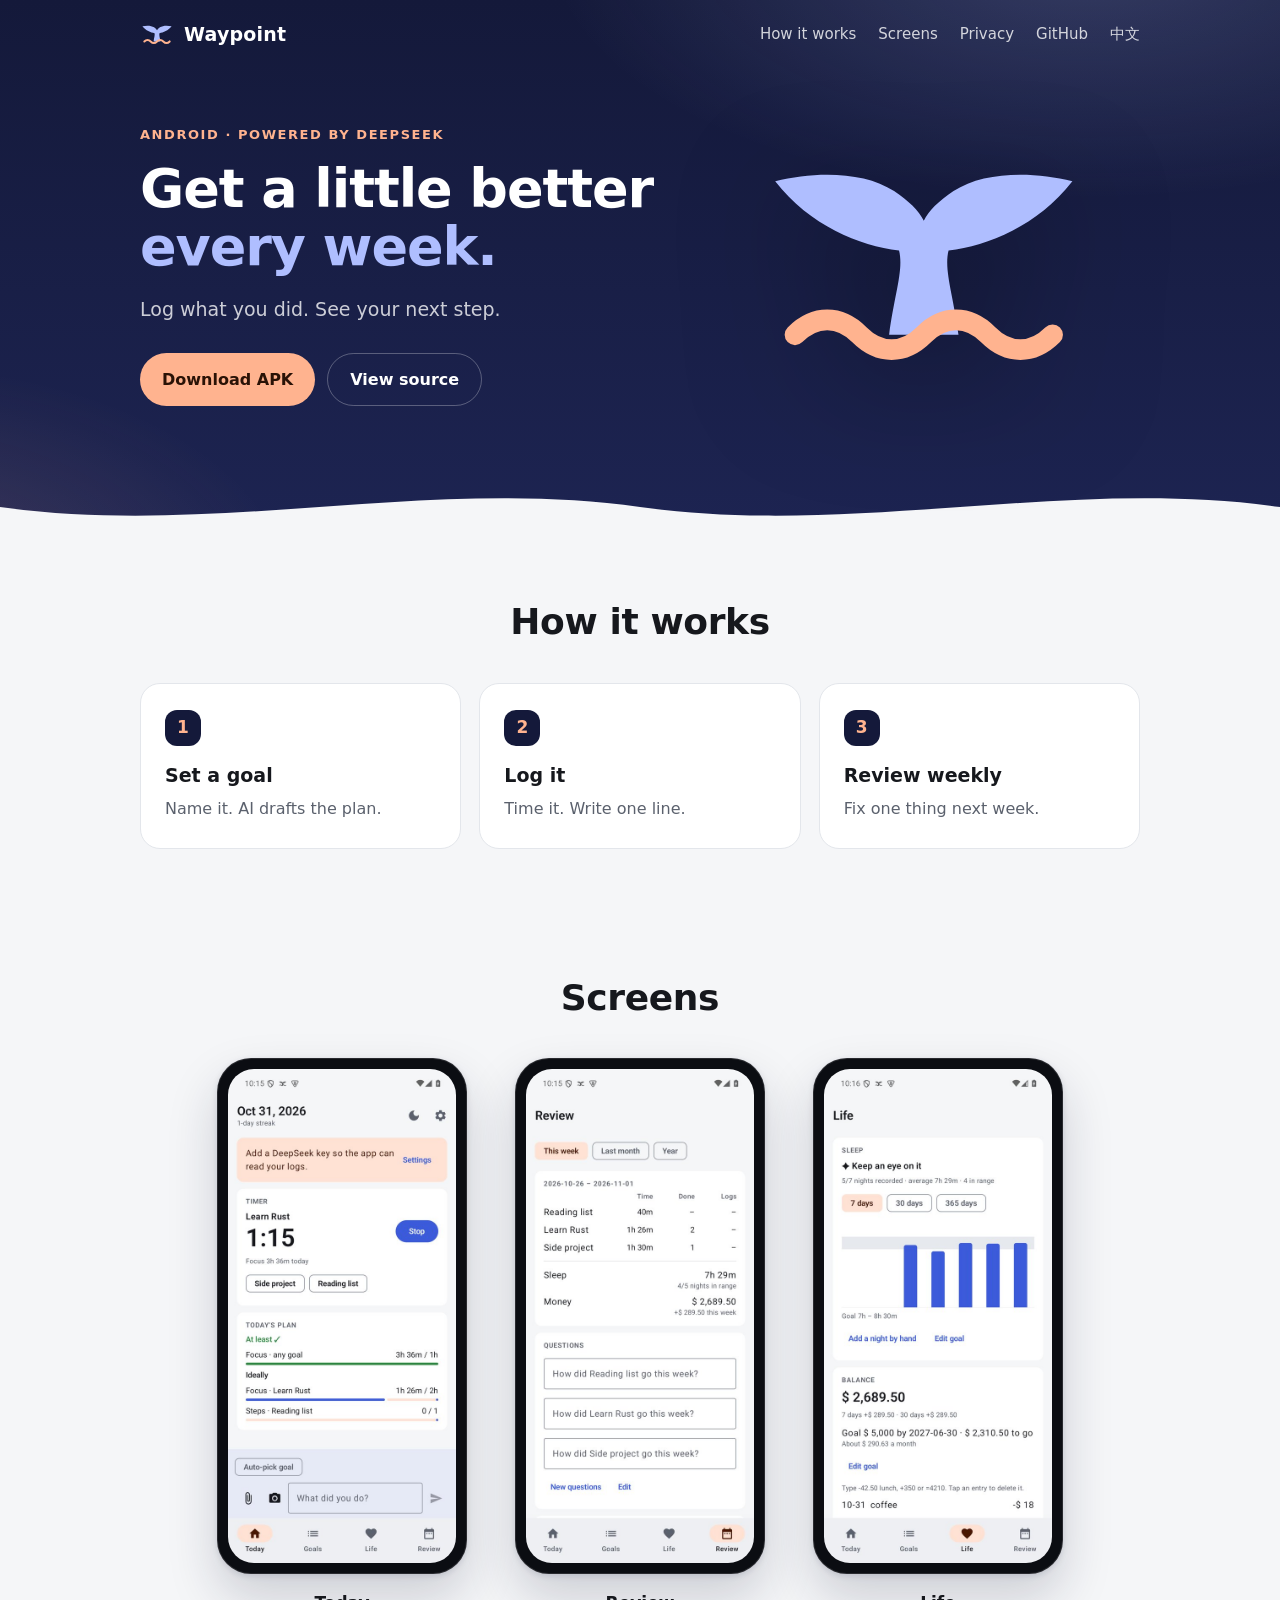
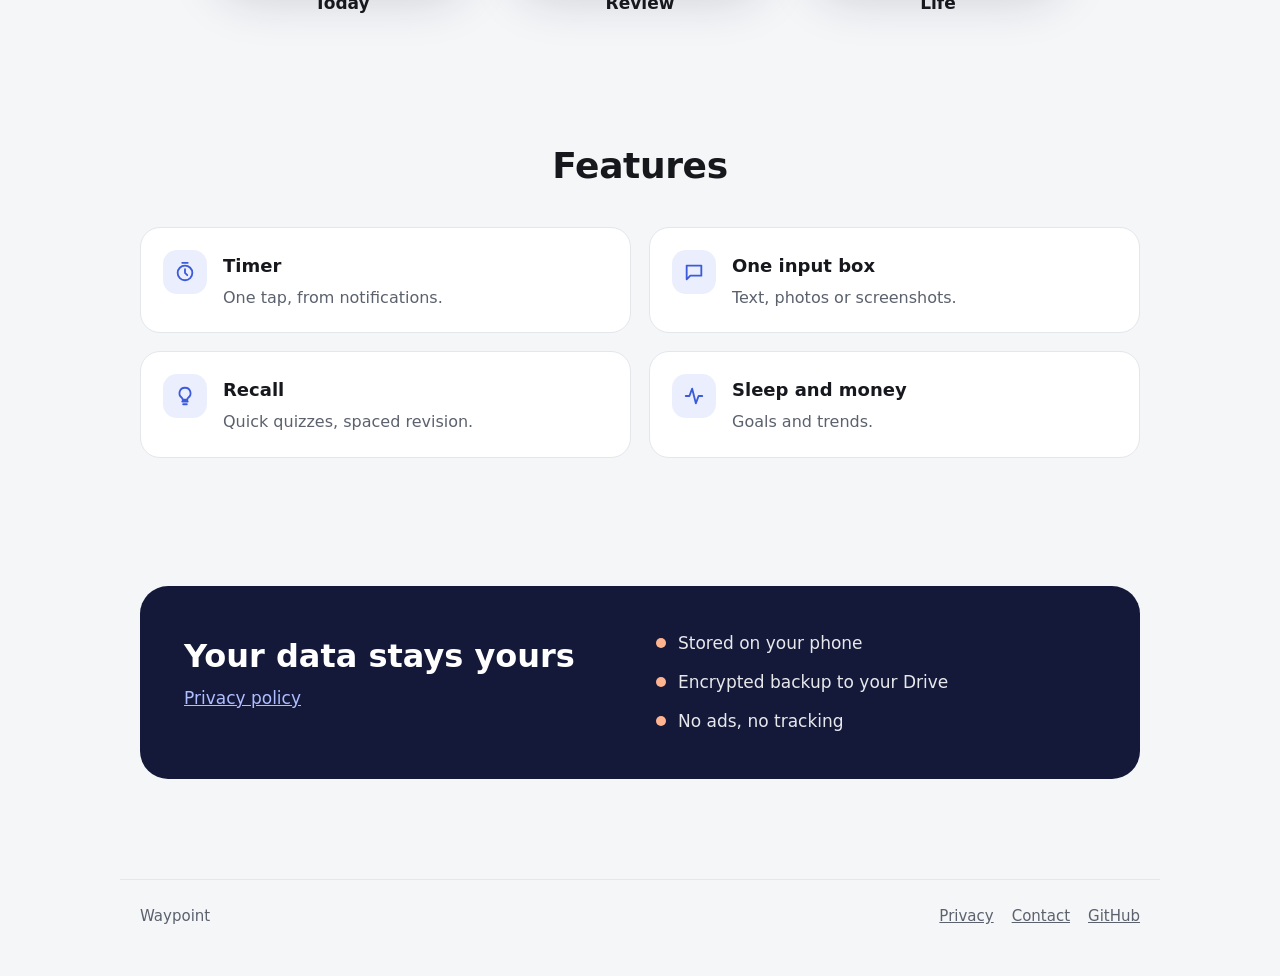
==== commit 919fa09e: "docs: Chinese version of the site, with Chinese screenshots and a language switch" ====
--- a/docs/index.html
+++ b/docs/index.html
@@ -13,7 +13,7 @@
 <header class="top">
   <div class="wrap">
     <a class="brand" href="./"><svg viewBox="24 34 60 40" aria-hidden="true"><path fill="#AFBEFF" d="M 47.98,67.12 C 48.84,60.24 50.56,55.94 49.70,52.50 C 42.82,51.64 34.22,48.20 28.20,40.46 C 35.08,38.74 43.68,38.74 48.84,42.18 C 51.42,43.90 53.14,45.62 54.00,47.34 C 54.86,45.62 56.58,43.90 59.16,42.18 C 64.32,38.74 72.92,38.74 79.80,40.46 C 73.78,48.20 65.18,51.64 58.30,52.50 C 57.44,55.94 59.16,60.24 60.02,67.12 Z"/><path d="M 31.64,67.12 C 35.08,63.68 39.38,63.68 42.82,67.12 C 46.26,70.56 50.56,70.56 54.00,67.12 C 57.44,63.68 61.74,63.68 65.18,67.12 C 68.62,70.56 72.92,70.56 76.36,67.12" fill="none" stroke="#FFB38F" stroke-width="3.6" stroke-linecap="round" stroke-linejoin="round"/></svg> Waypoint</a>
-    <nav><a href="#how">How it works</a><a href="#screens">Screens</a><a href="privacy.html">Privacy</a><a href="https://github.com/khoryz666/waypoint">GitHub</a></nav>
+    <nav><a href="#how">How it works</a><a href="#screens">Screens</a><a href="privacy.html">Privacy</a><a href="https://github.com/khoryz666/waypoint">GitHub</a><a href="zh/" hreflang="zh-CN" lang="zh-CN">中文</a></nav>
   </div>
 </header>
 
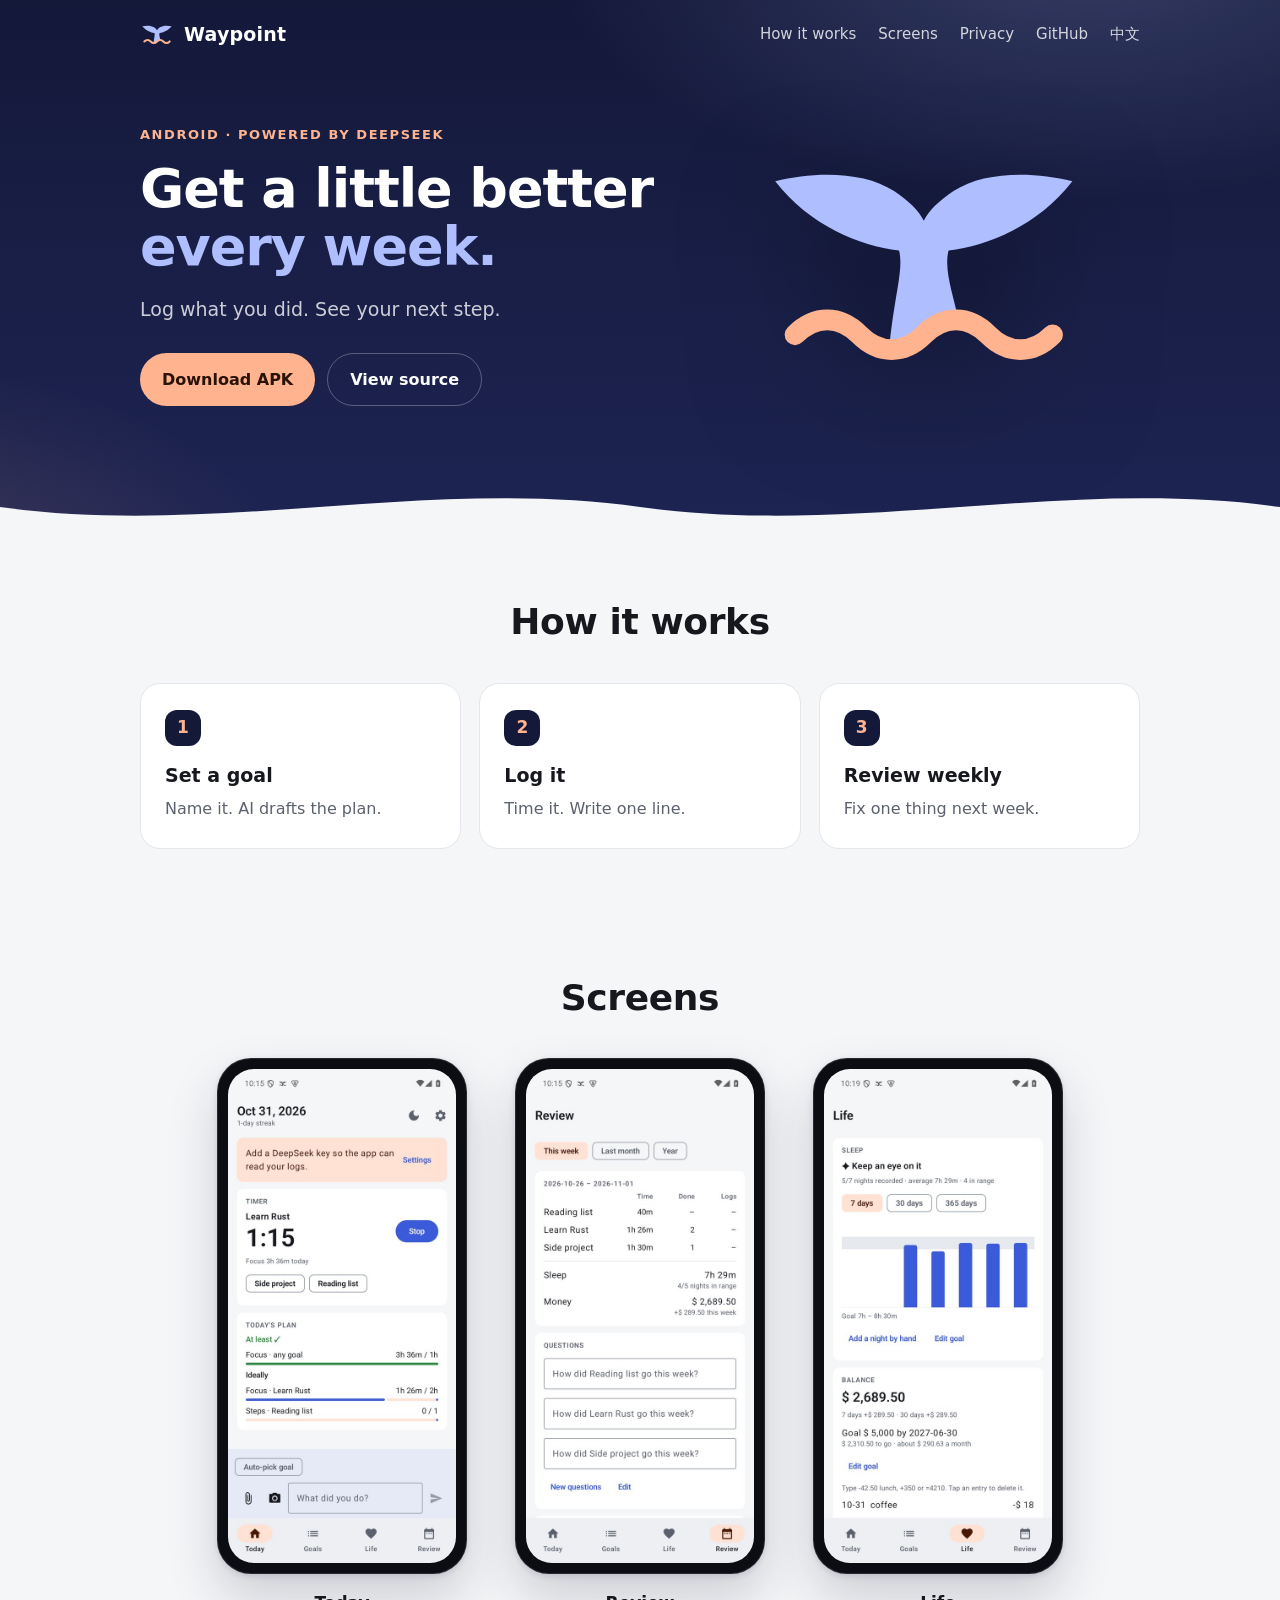
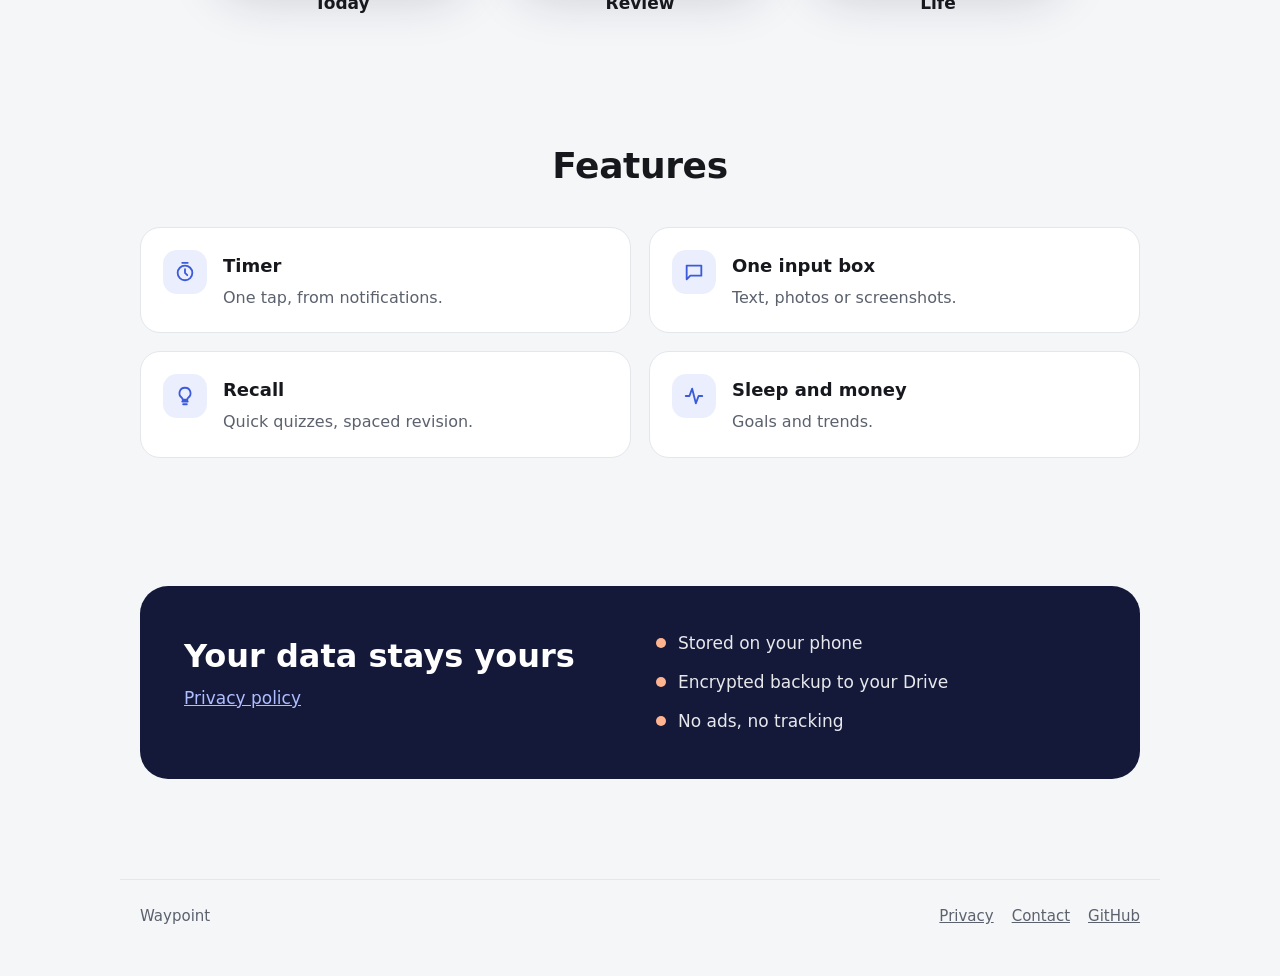
==== commit 46253164: "fix: the whale tail rises out of the wave instead of sitting on it The tail ended in a flat line, so" ====
--- a/docs/index.html
+++ b/docs/index.html
@@ -12,7 +12,7 @@
 <body>
 <header class="top">
   <div class="wrap">
-    <a class="brand" href="./"><svg viewBox="24 34 60 40" aria-hidden="true"><path fill="#AFBEFF" d="M 47.98,67.12 C 48.84,60.24 50.56,55.94 49.70,52.50 C 42.82,51.64 34.22,48.20 28.20,40.46 C 35.08,38.74 43.68,38.74 48.84,42.18 C 51.42,43.90 53.14,45.62 54.00,47.34 C 54.86,45.62 56.58,43.90 59.16,42.18 C 64.32,38.74 72.92,38.74 79.80,40.46 C 73.78,48.20 65.18,51.64 58.30,52.50 C 57.44,55.94 59.16,60.24 60.02,67.12 Z"/><path d="M 31.64,67.12 C 35.08,63.68 39.38,63.68 42.82,67.12 C 46.26,70.56 50.56,70.56 54.00,67.12 C 57.44,63.68 61.74,63.68 65.18,67.12 C 68.62,70.56 72.92,70.56 76.36,67.12" fill="none" stroke="#FFB38F" stroke-width="3.6" stroke-linecap="round" stroke-linejoin="round"/></svg> Waypoint</a>
+    <a class="brand" href="./"><svg viewBox="24 34 60 40" aria-hidden="true"><path fill="#AFBEFF" d="M 47.98,69.69 C 48.84,60.24 50.56,55.94 49.70,52.50 C 42.82,51.64 34.22,48.20 28.20,40.46 C 35.08,38.74 43.68,38.74 48.84,42.18 C 51.42,43.90 53.14,45.62 54.00,47.34 C 54.86,45.62 56.58,43.90 59.16,42.18 C 64.32,38.74 72.92,38.74 79.80,40.46 C 73.78,48.20 65.18,51.64 58.30,52.50 C 57.44,55.94 59.16,60.24 60.02,64.55 C 57.94,64.42 55.85,65.27 54.00,67.12 C 52.15,68.97 50.06,69.82 47.98,69.69 Z"/><path d="M 31.64,67.12 C 35.08,63.68 39.38,63.68 42.82,67.12 C 46.26,70.56 50.56,70.56 54.00,67.12 C 57.44,63.68 61.74,63.68 65.18,67.12 C 68.62,70.56 72.92,70.56 76.36,67.12" fill="none" stroke="#FFB38F" stroke-width="3.6" stroke-linecap="round" stroke-linejoin="round"/></svg> Waypoint</a>
     <nav><a href="#how">How it works</a><a href="#screens">Screens</a><a href="privacy.html">Privacy</a><a href="https://github.com/khoryz666/waypoint">GitHub</a><a href="zh/" hreflang="zh-CN" lang="zh-CN">中文</a></nav>
   </div>
 </header>
@@ -28,7 +28,7 @@
         <a class="btn ghost" href="https://github.com/khoryz666/waypoint">View source</a>
       </div>
     </div>
-    <div class="mark"><svg viewBox="24 34 60 40" aria-hidden="true"><path fill="#AFBEFF" d="M 47.98,67.12 C 48.84,60.24 50.56,55.94 49.70,52.50 C 42.82,51.64 34.22,48.20 28.20,40.46 C 35.08,38.74 43.68,38.74 48.84,42.18 C 51.42,43.90 53.14,45.62 54.00,47.34 C 54.86,45.62 56.58,43.90 59.16,42.18 C 64.32,38.74 72.92,38.74 79.80,40.46 C 73.78,48.20 65.18,51.64 58.30,52.50 C 57.44,55.94 59.16,60.24 60.02,67.12 Z"/><path d="M 31.64,67.12 C 35.08,63.68 39.38,63.68 42.82,67.12 C 46.26,70.56 50.56,70.56 54.00,67.12 C 57.44,63.68 61.74,63.68 65.18,67.12 C 68.62,70.56 72.92,70.56 76.36,67.12" fill="none" stroke="#FFB38F" stroke-width="3.6" stroke-linecap="round" stroke-linejoin="round"/></svg></div>
+    <div class="mark"><svg viewBox="24 34 60 40" aria-hidden="true"><path fill="#AFBEFF" d="M 47.98,69.69 C 48.84,60.24 50.56,55.94 49.70,52.50 C 42.82,51.64 34.22,48.20 28.20,40.46 C 35.08,38.74 43.68,38.74 48.84,42.18 C 51.42,43.90 53.14,45.62 54.00,47.34 C 54.86,45.62 56.58,43.90 59.16,42.18 C 64.32,38.74 72.92,38.74 79.80,40.46 C 73.78,48.20 65.18,51.64 58.30,52.50 C 57.44,55.94 59.16,60.24 60.02,64.55 C 57.94,64.42 55.85,65.27 54.00,67.12 C 52.15,68.97 50.06,69.82 47.98,69.69 Z"/><path d="M 31.64,67.12 C 35.08,63.68 39.38,63.68 42.82,67.12 C 46.26,70.56 50.56,70.56 54.00,67.12 C 57.44,63.68 61.74,63.68 65.18,67.12 C 68.62,70.56 72.92,70.56 76.36,67.12" fill="none" stroke="#FFB38F" stroke-width="3.6" stroke-linecap="round" stroke-linejoin="round"/></svg></div>
   </div>
   <svg class="wave-edge" viewBox="0 0 1440 60" preserveAspectRatio="none" aria-hidden="true"><path d="M0,30 C240,60 480,0 720,30 C960,60 1200,0 1440,30 L1440,60 L0,60 Z"/></svg>
 </div>
--- a/docs/style.css
+++ b/docs/style.css
@@ -101,7 +101,7 @@
   .step h3 { font-size: 17px; margin: 0; }
   .step p { font-size: 15px; }
   /* Screens become a swipeable row on phones. */
-  .screens { display: flex; gap: 16px; overflow-x: auto; scroll-snap-type: x mandatory; margin: 0 -20px; padding: 4px 20px 20px; scrollbar-width: none; }
+  .screens { display: flex; justify-content: flex-start; gap: 16px; overflow-x: auto; scroll-snap-type: x mandatory; margin: 0 -20px; padding: 4px 20px 20px; scrollbar-width: none; }
   .screens::-webkit-scrollbar { display: none; }
   .phone { flex: 0 0 68%; scroll-snap-align: center; }
   .feature { padding: 16px 18px; }
